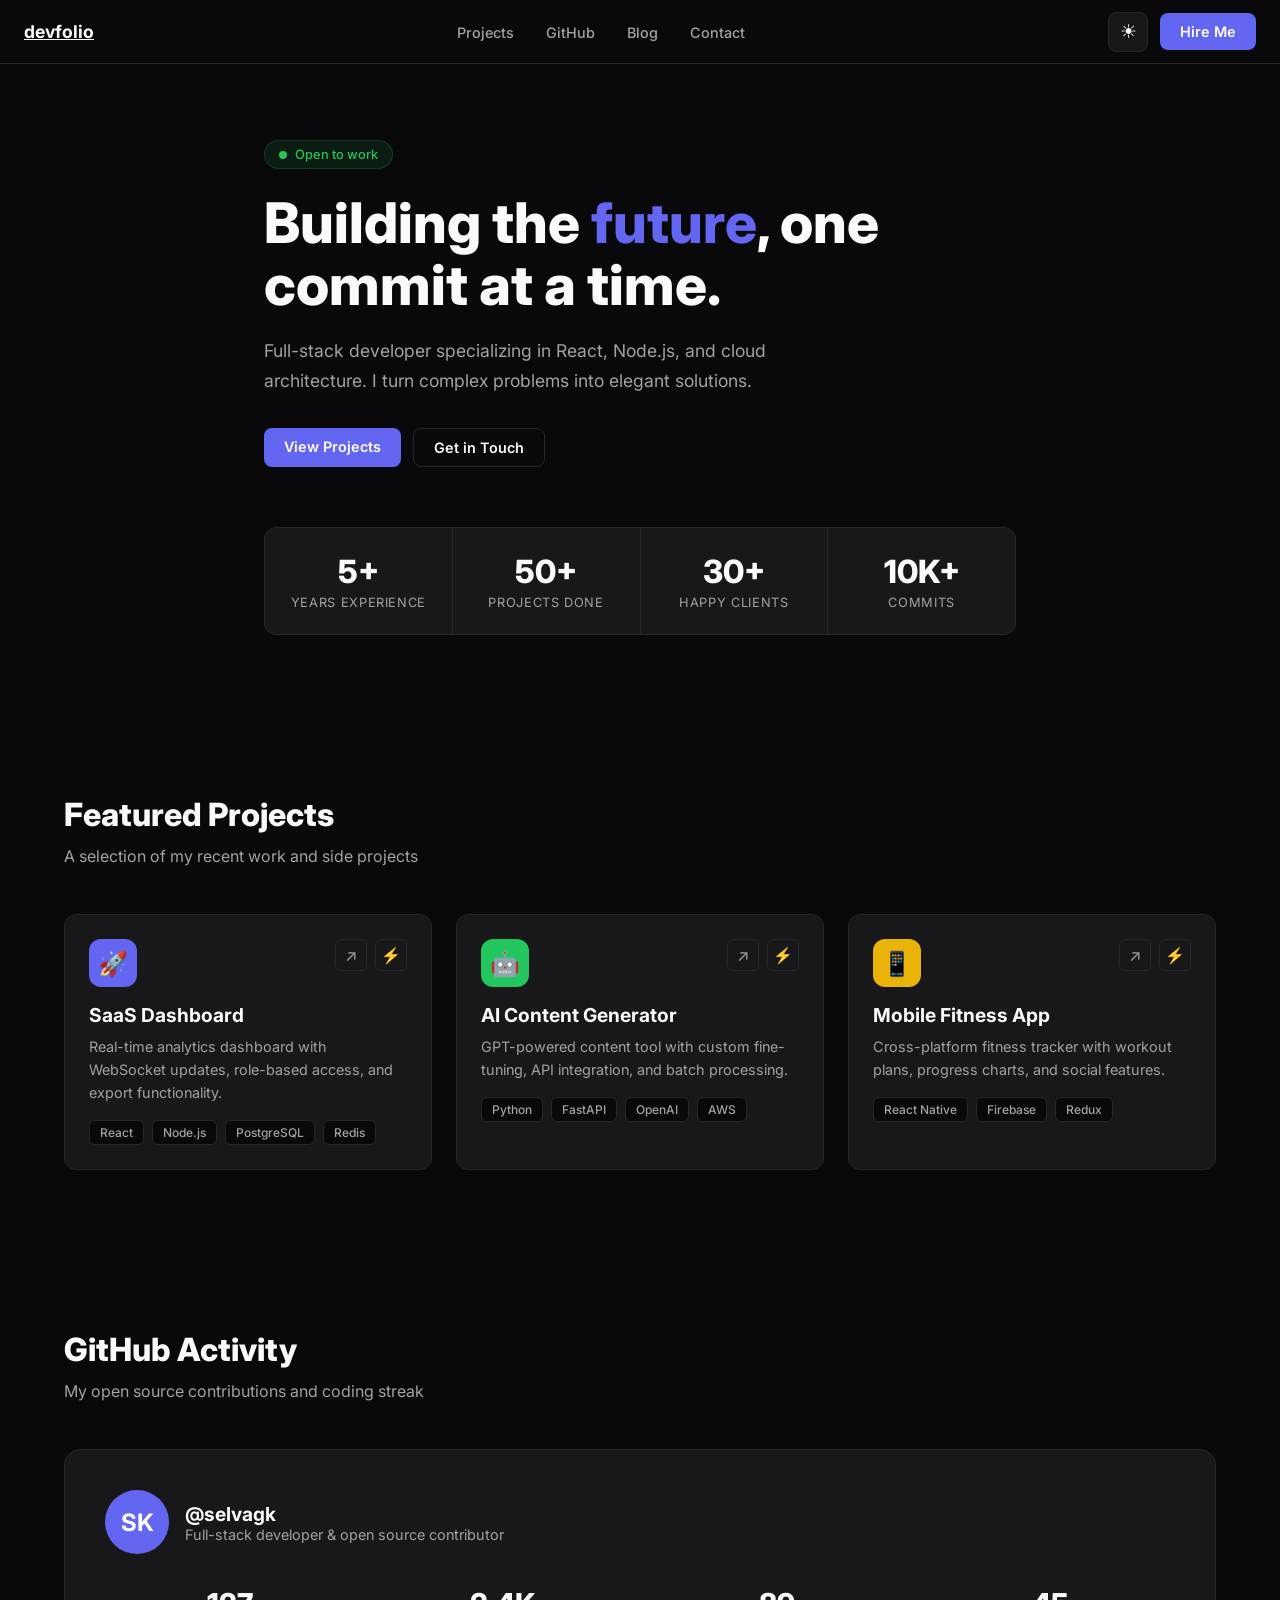
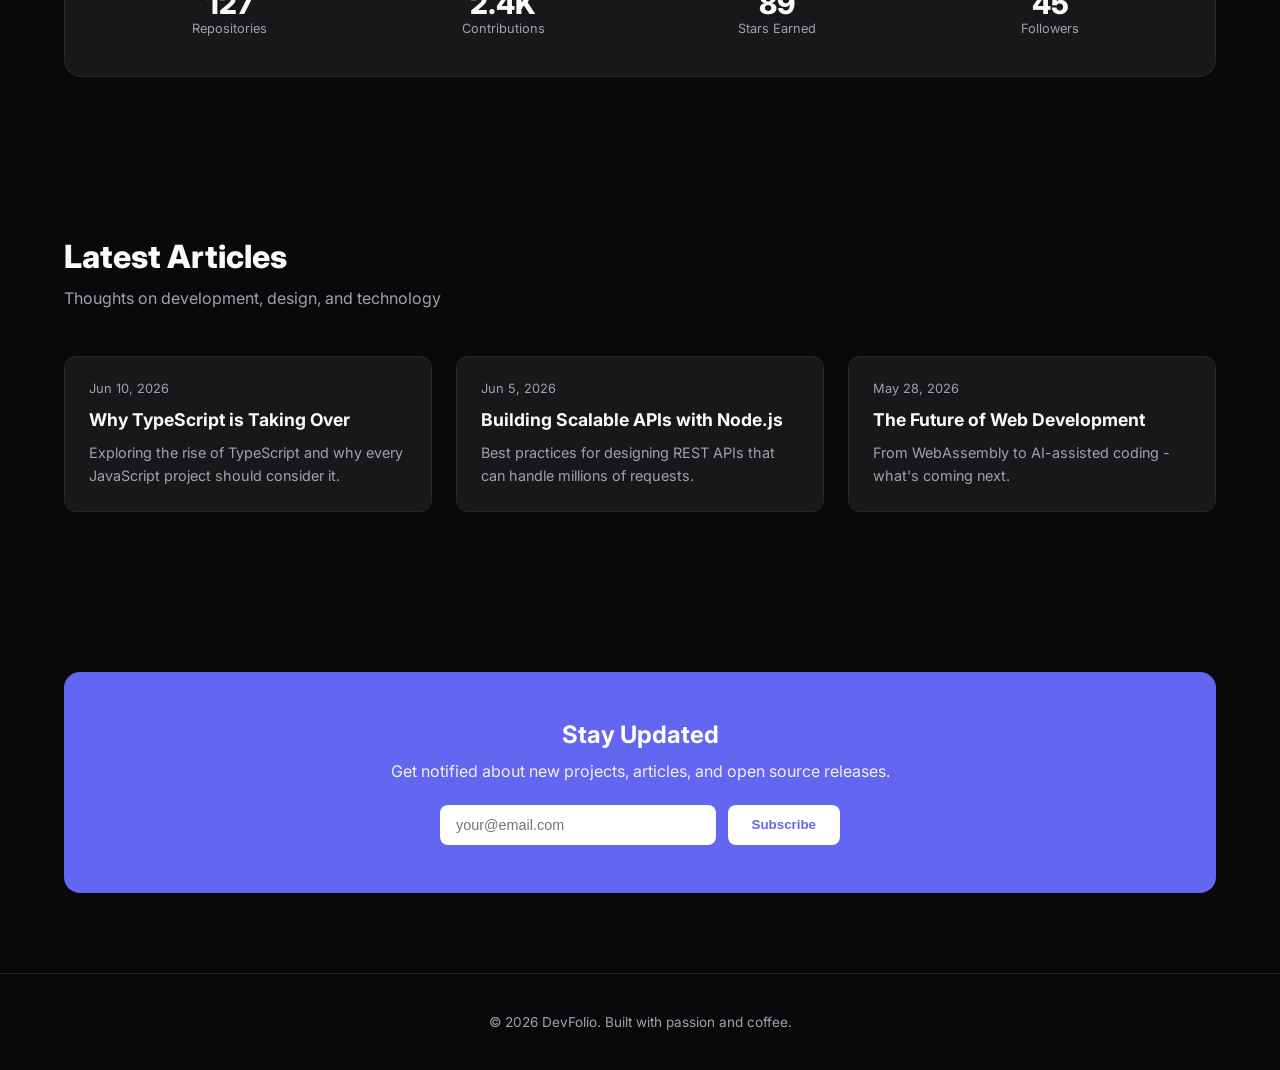
==== devfolio-landing/index.html @ b6de4a32 "Add DevFolio developer portfolio template" ====
<!DOCTYPE html>
<html lang="en">
<head>
    <meta charset="UTF-8">
    <meta name="viewport" content="width=device-width, initial-scale=1.0">
    <title>DevFolio — Developer Portfolio Template</title>
    <link href="https://fonts.googleapis.com/css2?family=Inter:wght@400;500;600;700;800&family=JetBrains+Mono:wght@400;500&display=swap" rel="stylesheet">
    <style>
        :root {
            --bg: #09090b;
            --surface: #18181b;
            --surface-hover: #27272a;
            --border: #27272a;
            --text: #fafafa;
            --text-muted: #a1a1aa;
            --primary: #6366f1;
            --primary-light: #818cf8;
            --green: #22c55e;
            --yellow: #eab308;
        }

        .light {
            --bg: #ffffff;
            --surface: #f4f4f5;
            --surface-hover: #e4e4e7;
            --border: #e4e4e7;
            --text: #18181b;
            --text-muted: #71717a;
        }

        * { margin: 0; padding: 0; box-sizing: border-box; }
        html { scroll-behavior: smooth; }

        body {
            font-family: 'Inter', sans-serif;
            background: var(--bg);
            color: var(--text);
            transition: all 0.3s;
        }

        /* NAV */
        nav {
            position: fixed;
            top: 0;
            left: 0;
            right: 0;
            height: 64px;
            background: var(--bg);
            border-bottom: 1px solid var(--border);
            display: flex;
            align-items: center;
            justify-content: space-between;
            padding: 0 24px;
            z-index: 100;
            backdrop-filter: blur(12px);
        }

        .nav-logo {
            font-weight: 700;
            font-size: 1.1rem;
            color: var(--text);
        }

        .nav-links {
            display: flex;
            gap: 32px;
            list-style: none;
        }

        .nav-links a {
            color: var(--text-muted);
            text-decoration: none;
            font-size: 0.9rem;
            font-weight: 500;
            transition: color 0.2s;
        }

        .nav-links a:hover { color: var(--text); }

        .nav-actions {
            display: flex;
            gap: 12px;
            align-items: center;
        }

        .theme-toggle {
            width: 40px;
            height: 40px;
            border-radius: 8px;
            border: 1px solid var(--border);
            background: var(--surface);
            color: var(--text);
            cursor: pointer;
            display: flex;
            align-items: center;
            justify-content: center;
            font-size: 1.2rem;
            transition: all 0.2s;
        }

        .theme-toggle:hover {
            border-color: var(--primary);
            background: var(--surface-hover);
        }

        .btn-primary {
            background: var(--primary);
            color: white;
            padding: 10px 20px;
            border-radius: 8px;
            font-weight: 600;
            font-size: 0.9rem;
            text-decoration: none;
            transition: all 0.2s;
        }

        .btn-primary:hover {
            background: var(--primary-light);
            transform: translateY(-1px);
        }

        .btn-outline {
            border: 1px solid var(--border);
            color: var(--text);
            padding: 10px 20px;
            border-radius: 8px;
            font-weight: 600;
            font-size: 0.9rem;
            text-decoration: none;
            transition: all 0.2s;
        }

        .btn-outline:hover {
            border-color: var(--primary);
            color: var(--primary);
        }

        /* HERO */
        .hero {
            padding: 140px 24px 80px;
            max-width: 800px;
            margin: 0 auto;
        }

        .hero-badge {
            display: inline-flex;
            align-items: center;
            gap: 8px;
            padding: 6px 14px;
            background: rgba(34, 197, 94, 0.1);
            border: 1px solid rgba(34, 197, 94, 0.2);
            border-radius: 20px;
            font-size: 0.8rem;
            font-weight: 500;
            color: var(--green);
            margin-bottom: 24px;
        }

        .hero-badge::before {
            content: '';
            width: 8px;
            height: 8px;
            background: var(--green);
            border-radius: 50%;
            animation: pulse 2s infinite;
        }

        @keyframes pulse {
            0%, 100% { opacity: 1; }
            50% { opacity: 0.5; }
        }

        .hero h1 {
            font-size: 3.5rem;
            font-weight: 800;
            line-height: 1.1;
            margin-bottom: 20px;
        }

        .hero h1 span { color: var(--primary); }

        .hero p {
            font-size: 1.1rem;
            color: var(--text-muted);
            line-height: 1.7;
            margin-bottom: 32px;
            max-width: 600px;
        }

        .hero-buttons {
            display: flex;
            gap: 12px;
            flex-wrap: wrap;
        }

        /* STATS */
        .stats {
            display: grid;
            grid-template-columns: repeat(4, 1fr);
            gap: 1px;
            background: var(--border);
            border: 1px solid var(--border);
            border-radius: 12px;
            overflow: hidden;
            margin-top: 60px;
        }

        .stat {
            background: var(--surface);
            padding: 24px;
            text-align: center;
        }

        .stat-value {
            font-size: 2rem;
            font-weight: 800;
            color: var(--text);
            margin-bottom: 4px;
        }

        .stat-label {
            font-size: 0.8rem;
            color: var(--text-muted);
            text-transform: uppercase;
            letter-spacing: 0.05em;
        }

        /* SECTION */
        section {
            padding: 80px 24px;
            max-width: 1200px;
            margin: 0 auto;
        }

        .section-header {
            margin-bottom: 48px;
        }

        .section-header h2 {
            font-size: 2rem;
            font-weight: 800;
            margin-bottom: 12px;
        }

        .section-header p {
            color: var(--text-muted);
            font-size: 1rem;
        }

        /* PROJECTS */
        .projects-grid {
            display: grid;
            grid-template-columns: repeat(auto-fill, minmax(350px, 1fr));
            gap: 24px;
        }

        .project-card {
            background: var(--surface);
            border: 1px solid var(--border);
            border-radius: 12px;
            padding: 24px;
            transition: all 0.3s;
            cursor: pointer;
        }

        .project-card:hover {
            border-color: var(--primary);
            transform: translateY(-4px);
            box-shadow: 0 20px 40px rgba(0,0,0,0.1);
        }

        .project-header {
            display: flex;
            justify-content: space-between;
            align-items: start;
            margin-bottom: 16px;
        }

        .project-icon {
            width: 48px;
            height: 48px;
            background: var(--primary);
            border-radius: 12px;
            display: flex;
            align-items: center;
            justify-content: center;
            font-size: 1.5rem;
        }

        .project-links {
            display: flex;
            gap: 8px;
        }

        .project-link {
            width: 32px;
            height: 32px;
            border-radius: 6px;
            border: 1px solid var(--border);
            display: flex;
            align-items: center;
            justify-content: center;
            color: var(--text-muted);
            text-decoration: none;
            transition: all 0.2s;
        }

        .project-link:hover {
            border-color: var(--primary);
            color: var(--primary);
        }

        .project-card h3 {
            font-size: 1.2rem;
            font-weight: 700;
            margin-bottom: 8px;
        }

        .project-card p {
            color: var(--text-muted);
            font-size: 0.9rem;
            line-height: 1.6;
            margin-bottom: 16px;
        }

        .project-tags {
            display: flex;
            flex-wrap: wrap;
            gap: 8px;
        }

        .tag {
            padding: 4px 10px;
            background: var(--bg);
            border: 1px solid var(--border);
            border-radius: 6px;
            font-size: 0.75rem;
            font-weight: 500;
            color: var(--text-muted);
        }

        /* GITHUB STATS */
        .github-section {
            background: var(--surface);
            border: 1px solid var(--border);
            border-radius: 16px;
            padding: 40px;
        }

        .github-header {
            display: flex;
            align-items: center;
            gap: 16px;
            margin-bottom: 32px;
        }

        .github-avatar {
            width: 64px;
            height: 64px;
            border-radius: 50%;
            background: var(--primary);
            display: flex;
            align-items: center;
            justify-content: center;
            font-size: 1.5rem;
            font-weight: 700;
            color: white;
        }

        .github-info h3 {
            font-size: 1.2rem;
            font-weight: 700;
        }

        .github-info p {
            color: var(--text-muted);
            font-size: 0.9rem;
        }

        .github-stats {
            display: grid;
            grid-template-columns: repeat(4, 1fr);
            gap: 24px;
        }

        .gh-stat {
            text-align: center;
        }

        .gh-stat-value {
            font-size: 1.8rem;
            font-weight: 800;
            color: var(--text);
        }

        .gh-stat-label {
            font-size: 0.8rem;
            color: var(--text-muted);
        }

        /* BLOG */
        .blog-grid {
            display: grid;
            grid-template-columns: repeat(auto-fill, minmax(300px, 1fr));
            gap: 24px;
        }

        .blog-card {
            background: var(--surface);
            border: 1px solid var(--border);
            border-radius: 12px;
            padding: 24px;
            transition: all 0.3s;
            cursor: pointer;
        }

        .blog-card:hover {
            border-color: var(--primary);
            transform: translateY(-4px);
        }

        .blog-date {
            font-size: 0.8rem;
            color: var(--text-muted);
            margin-bottom: 12px;
        }

        .blog-card h3 {
            font-size: 1.1rem;
            font-weight: 700;
            margin-bottom: 8px;
            line-height: 1.4;
        }

        .blog-card p {
            color: var(--text-muted);
            font-size: 0.9rem;
            line-height: 1.6;
        }

        /* NEWSLETTER */
        .newsletter {
            background: var(--primary);
            border-radius: 16px;
            padding: 48px;
            text-align: center;
            color: white;
        }

        .newsletter h3 {
            font-size: 1.5rem;
            font-weight: 700;
            margin-bottom: 12px;
        }

        .newsletter p {
            opacity: 0.9;
            margin-bottom: 24px;
        }

        .newsletter-form {
            display: flex;
            gap: 12px;
            max-width: 400px;
            margin: 0 auto;
        }

        .newsletter-input {
            flex: 1;
            padding: 12px 16px;
            border: none;
            border-radius: 8px;
            font-size: 0.9rem;
            outline: none;
        }

        .newsletter-btn {
            padding: 12px 24px;
            background: white;
            color: var(--primary);
            border: none;
            border-radius: 8px;
            font-weight: 600;
            cursor: pointer;
            transition: all 0.2s;
        }

        .newsletter-btn:hover {
            transform: translateY(-1px);
        }

        /* FOOTER */
        footer {
            padding: 40px 24px;
            border-top: 1px solid var(--border);
            text-align: center;
        }

        footer p {
            color: var(--text-muted);
            font-size: 0.85rem;
        }

        /* RESPONSIVE */
        @media (max-width: 768px) {
            .hero h1 { font-size: 2.5rem; }
            .stats { grid-template-columns: repeat(2, 1fr); }
            .github-stats { grid-template-columns: repeat(2, 1fr); }
            .nav-links { display: none; }
            .newsletter-form { flex-direction: column; }
        }
    </style>
</head>
<body>
    <!-- NAV -->
    <nav>
        <a href="#" class="nav-logo">devfolio</a>
        <ul class="nav-links">
            <li><a href="#projects">Projects</a></li>
            <li><a href="#github">GitHub</a></li>
            <li><a href="#blog">Blog</a></li>
            <li><a href="#contact">Contact</a></li>
        </ul>
        <div class="nav-actions">
            <button class="theme-toggle" onclick="toggleTheme()">☀</button>
            <a href="#contact" class="btn-primary">Hire Me</a>
        </div>
    </nav>

    <!-- HERO -->
    <section class="hero">
        <div class="hero-badge">Open to work</div>
        <h1>Building the <span>future</span>, one commit at a time.</h1>
        <p>Full-stack developer specializing in React, Node.js, and cloud architecture. I turn complex problems into elegant solutions.</p>
        <div class="hero-buttons">
            <a href="#projects" class="btn-primary">View Projects</a>
            <a href="#contact" class="btn-outline">Get in Touch</a>
        </div>
        <div class="stats">
            <div class="stat">
                <div class="stat-value">5+</div>
                <div class="stat-label">Years Experience</div>
            </div>
            <div class="stat">
                <div class="stat-value">50+</div>
                <div class="stat-label">Projects Done</div>
            </div>
            <div class="stat">
                <div class="stat-value">30+</div>
                <div class="stat-label">Happy Clients</div>
            </div>
            <div class="stat">
                <div class="stat-value">10K+</div>
                <div class="stat-label">Commits</div>
            </div>
        </div>
    </section>

    <!-- PROJECTS -->
    <section id="projects">
        <div class="section-header">
            <h2>Featured Projects</h2>
            <p>A selection of my recent work and side projects</p>
        </div>
        <div class="projects-grid">
            <div class="project-card">
                <div class="project-header">
                    <div class="project-icon">🚀</div>
                    <div class="project-links">
                        <a href="#" class="project-link">↗</a>
                        <a href="#" class="project-link">⚡</a>
                    </div>
                </div>
                <h3>SaaS Dashboard</h3>
                <p>Real-time analytics dashboard with WebSocket updates, role-based access, and export functionality.</p>
                <div class="project-tags">
                    <span class="tag">React</span>
                    <span class="tag">Node.js</span>
                    <span class="tag">PostgreSQL</span>
                    <span class="tag">Redis</span>
                </div>
            </div>
            <div class="project-card">
                <div class="project-header">
                    <div class="project-icon" style="background: #22c55e;">🤖</div>
                    <div class="project-links">
                        <a href="#" class="project-link">↗</a>
                        <a href="#" class="project-link">⚡</a>
                    </div>
                </div>
                <h3>AI Content Generator</h3>
                <p>GPT-powered content tool with custom fine-tuning, API integration, and batch processing.</p>
                <div class="project-tags">
                    <span class="tag">Python</span>
                    <span class="tag">FastAPI</span>
                    <span class="tag">OpenAI</span>
                    <span class="tag">AWS</span>
                </div>
            </div>
            <div class="project-card">
                <div class="project-header">
                    <div class="project-icon" style="background: #eab308;">📱</div>
                    <div class="project-links">
                        <a href="#" class="project-link">↗</a>
                        <a href="#" class="project-link">⚡</a>
                    </div>
                </div>
                <h3>Mobile Fitness App</h3>
                <p>Cross-platform fitness tracker with workout plans, progress charts, and social features.</p>
                <div class="project-tags">
                    <span class="tag">React Native</span>
                    <span class="tag">Firebase</span>
                    <span class="tag">Redux</span>
                </div>
            </div>
        </div>
    </section>

    <!-- GITHUB -->
    <section id="github">
        <div class="section-header">
            <h2>GitHub Activity</h2>
            <p>My open source contributions and coding streak</p>
        </div>
        <div class="github-section">
            <div class="github-header">
                <div class="github-avatar">SK</div>
                <div class="github-info">
                    <h3>@selvagk</h3>
                    <p>Full-stack developer & open source contributor</p>
                </div>
            </div>
            <div class="github-stats">
                <div class="gh-stat">
                    <div class="gh-stat-value">127</div>
                    <div class="gh-stat-label">Repositories</div>
                </div>
                <div class="gh-stat">
                    <div class="gh-stat-value">2.4K</div>
                    <div class="gh-stat-label">Contributions</div>
                </div>
                <div class="gh-stat">
                    <div class="gh-stat-value">89</div>
                    <div class="gh-stat-label">Stars Earned</div>
                </div>
                <div class="gh-stat">
                    <div class="gh-stat-value">45</div>
                    <div class="gh-stat-label">Followers</div>
                </div>
            </div>
        </div>
    </section>

    <!-- BLOG -->
    <section id="blog">
        <div class="section-header">
            <h2>Latest Articles</h2>
            <p>Thoughts on development, design, and technology</p>
        </div>
        <div class="blog-grid">
            <div class="blog-card">
                <div class="blog-date">Jun 10, 2026</div>
                <h3>Why TypeScript is Taking Over</h3>
                <p>Exploring the rise of TypeScript and why every JavaScript project should consider it.</p>
            </div>
            <div class="blog-card">
                <div class="blog-date">Jun 5, 2026</div>
                <h3>Building Scalable APIs with Node.js</h3>
                <p>Best practices for designing REST APIs that can handle millions of requests.</p>
            </div>
            <div class="blog-card">
                <div class="blog-date">May 28, 2026</div>
                <h3>The Future of Web Development</h3>
                <p>From WebAssembly to AI-assisted coding - what's coming next.</p>
            </div>
        </div>
    </section>

    <!-- NEWSLETTER -->
    <section id="contact">
        <div class="newsletter">
            <h3>Stay Updated</h3>
            <p>Get notified about new projects, articles, and open source releases.</p>
            <div class="newsletter-form">
                <input type="email" placeholder="your@email.com" class="newsletter-input">
                <button class="newsletter-btn">Subscribe</button>
            </div>
        </div>
    </section>

    <!-- FOOTER -->
    <footer>
        <p>© 2026 DevFolio. Built with passion and coffee.</p>
    </footer>

    <script>
        function toggleTheme() {
            document.body.classList.toggle('light');
            const btn = document.querySelector('.theme-toggle');
            btn.textContent = document.body.classList.contains('light') ? '☾' : '☀';
        }
    </script>
</body>
</html>
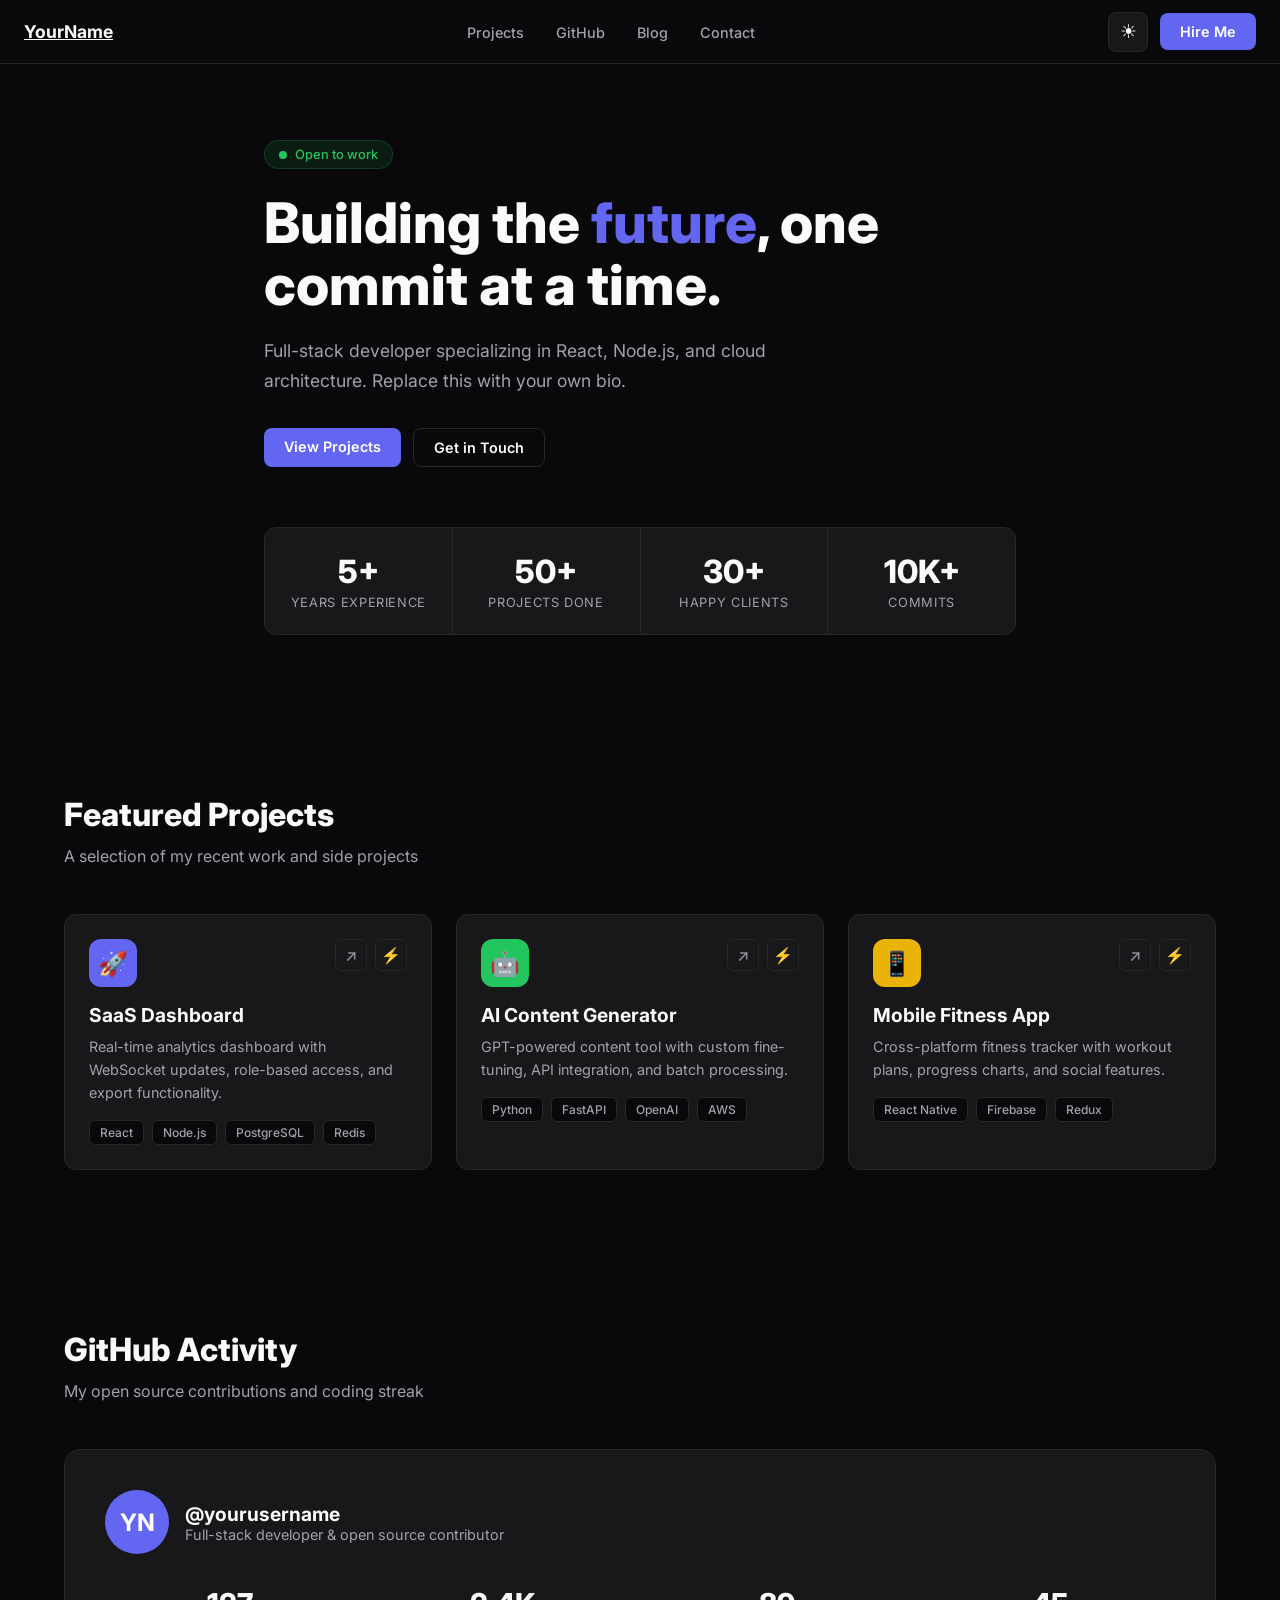
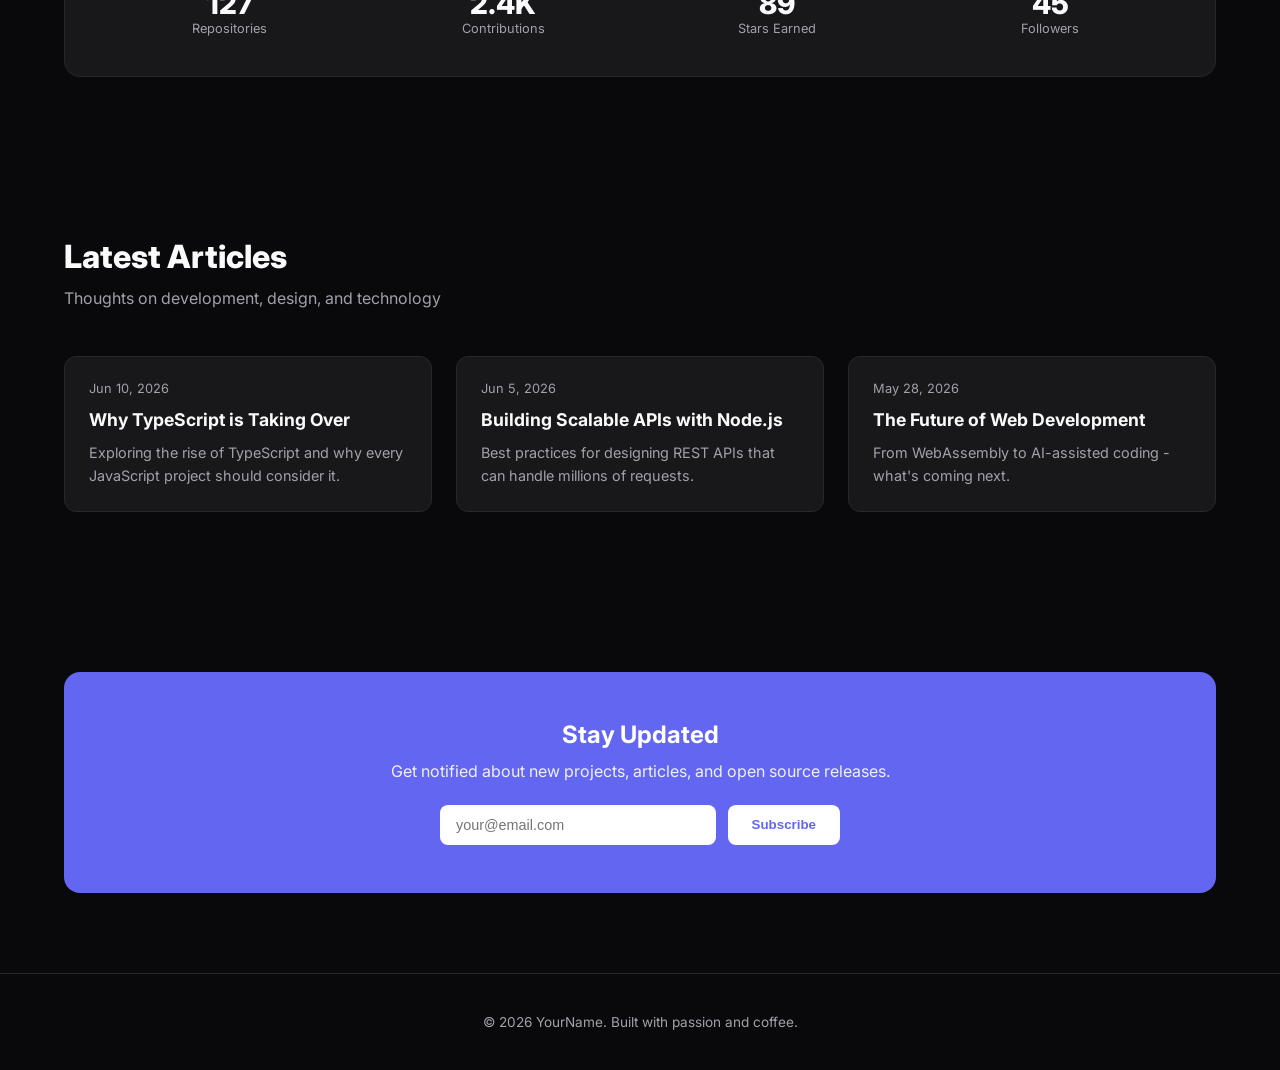
==== commit fa248c78: "Remove personal info from DevFolio template" ====
--- a/devfolio-landing/index.html
+++ b/devfolio-landing/index.html
@@ -514,7 +514,7 @@
 <body>
     <!-- NAV -->
     <nav>
-        <a href="#" class="nav-logo">devfolio</a>
+        <a href="#" class="nav-logo">YourName</a>
         <ul class="nav-links">
             <li><a href="#projects">Projects</a></li>
             <li><a href="#github">GitHub</a></li>
@@ -531,7 +531,7 @@
     <section class="hero">
         <div class="hero-badge">Open to work</div>
         <h1>Building the <span>future</span>, one commit at a time.</h1>
-        <p>Full-stack developer specializing in React, Node.js, and cloud architecture. I turn complex problems into elegant solutions.</p>
+        <p>Full-stack developer specializing in React, Node.js, and cloud architecture. Replace this with your own bio.</p>
         <div class="hero-buttons">
             <a href="#projects" class="btn-primary">View Projects</a>
             <a href="#contact" class="btn-outline">Get in Touch</a>
@@ -624,9 +624,9 @@
         </div>
         <div class="github-section">
             <div class="github-header">
-                <div class="github-avatar">SK</div>
+                <div class="github-avatar">YN</div>
                 <div class="github-info">
-                    <h3>@selvagk</h3>
+                    <h3>@yourusername</h3>
                     <p>Full-stack developer & open source contributor</p>
                 </div>
             </div>
@@ -690,7 +690,7 @@
 
     <!-- FOOTER -->
     <footer>
-        <p>© 2026 DevFolio. Built with passion and coffee.</p>
+        <p>© 2026 YourName. Built with passion and coffee.</p>
     </footer>
 
     <script>
